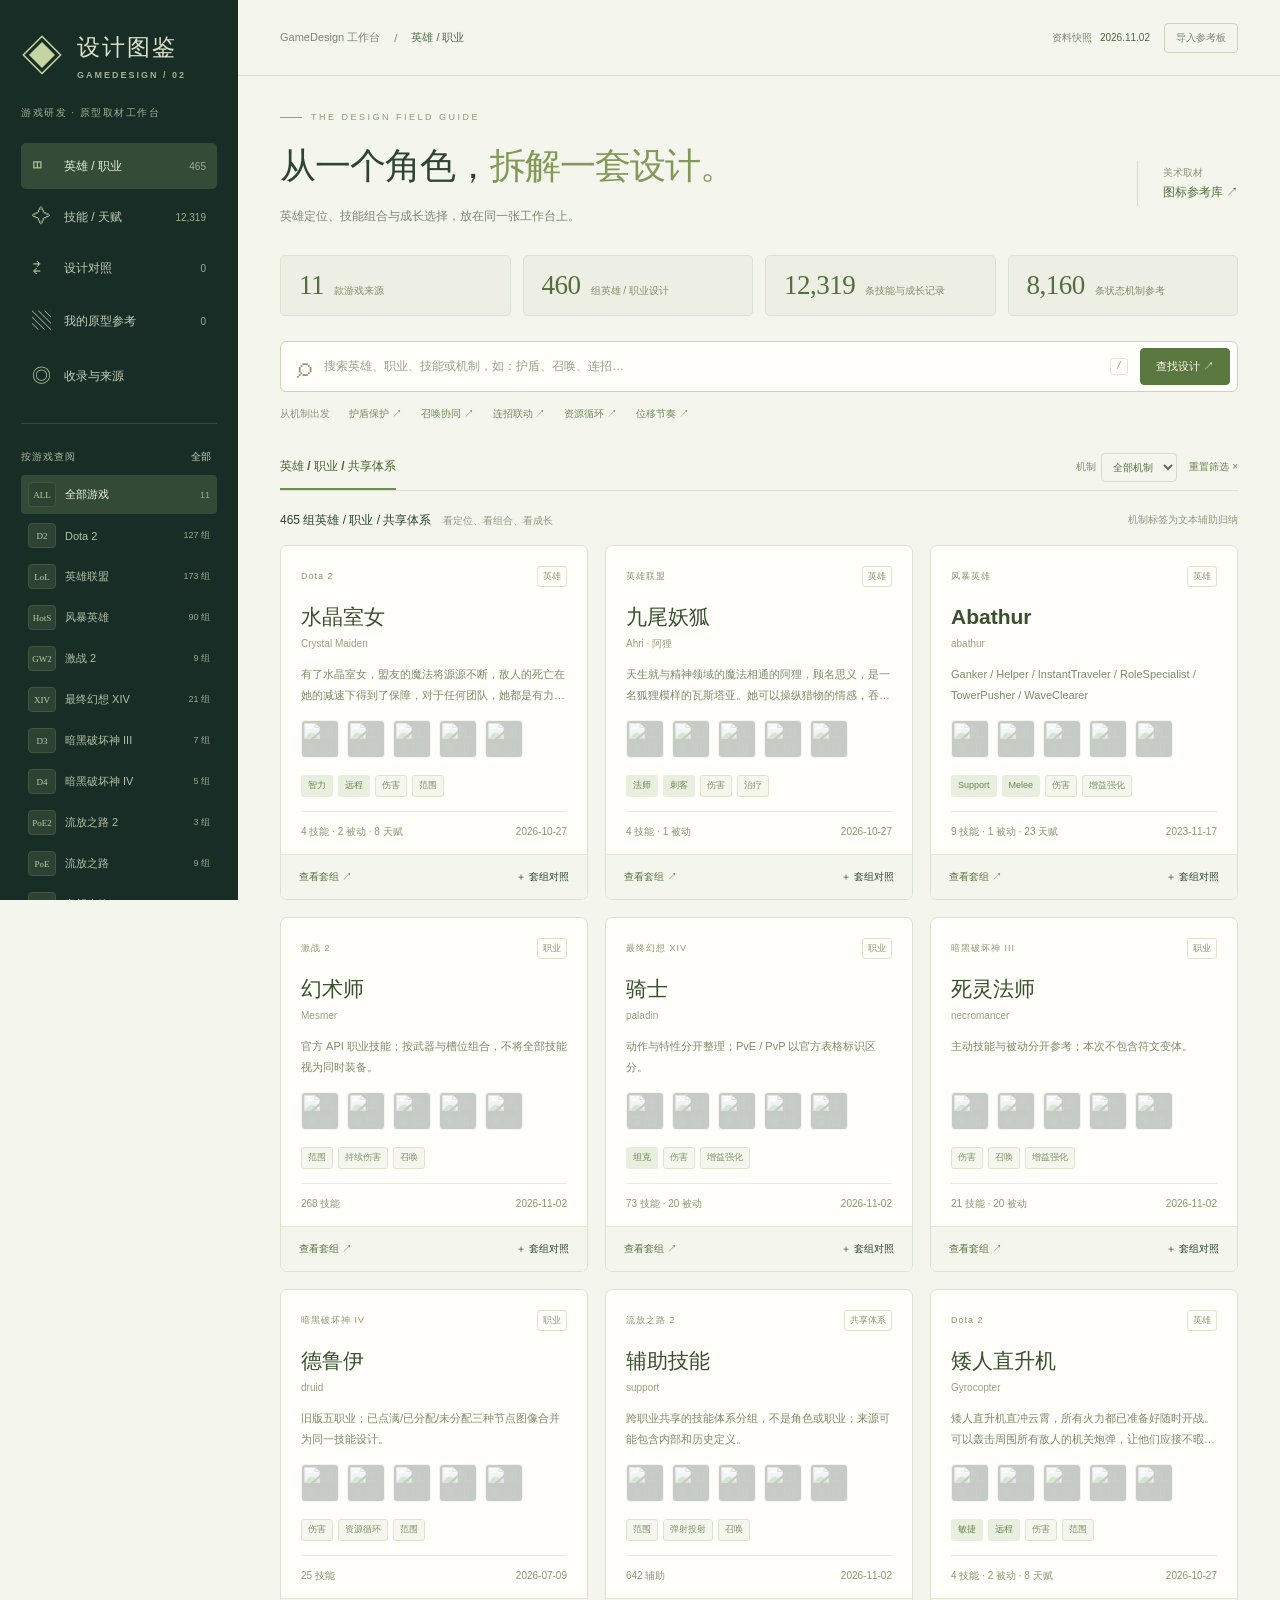
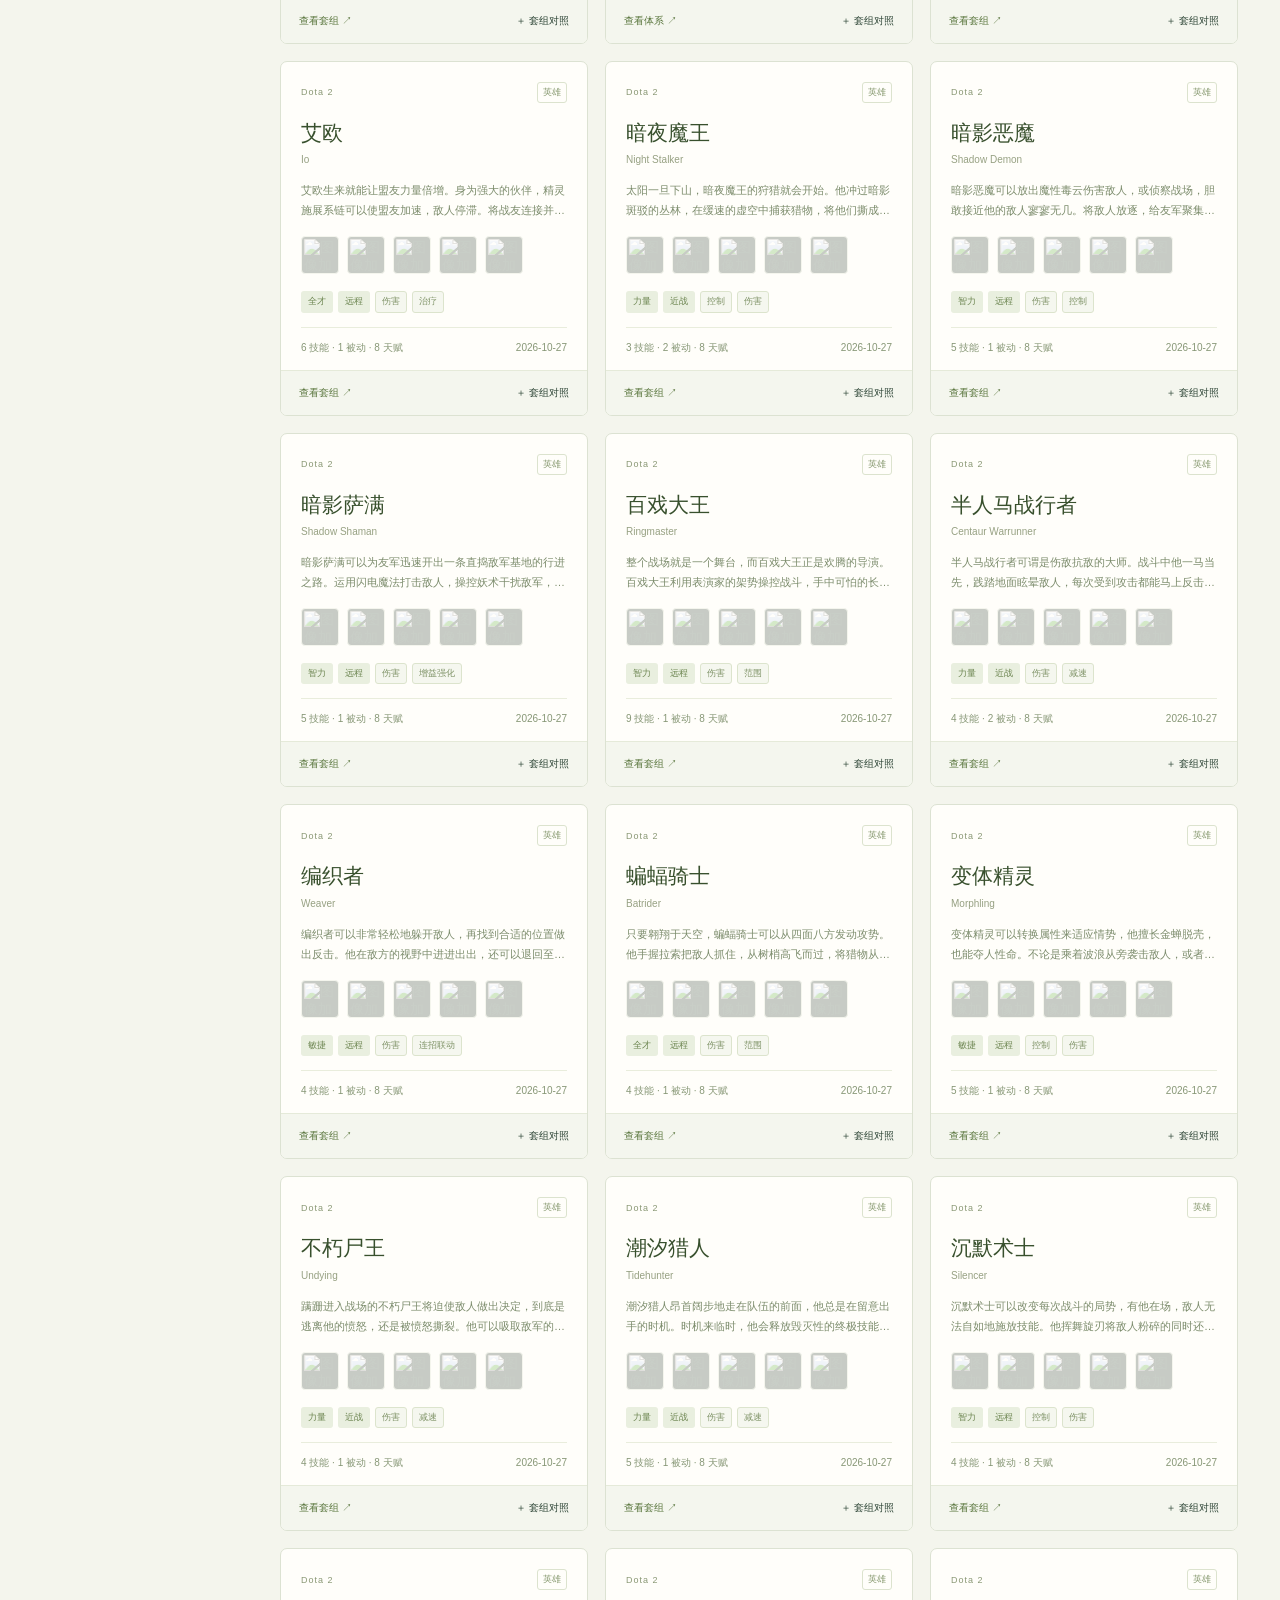
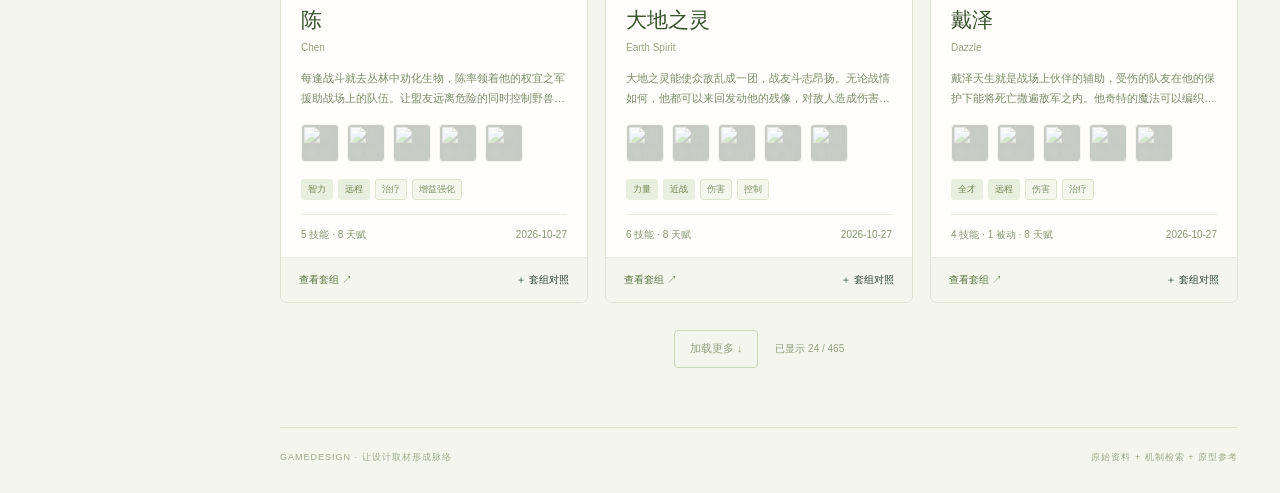
==== game-design/index.html @ 6309aad3 "Add GameDesign hero and skill reference module" ====
<!doctype html>
<html lang="zh-CN">
<head>
 <meta charset="utf-8"><meta name="viewport" content="width=device-width,initial-scale=1">
 <meta name="theme-color" content="#192d27"><meta name="description" content="跨游戏查阅英雄、职业、技能和天赋；拆解机制、对照套组，整理可追溯的原型设计参考。">
 <title>设计图鉴 · GameDesign</title><link rel="stylesheet" href="style.css">
</head>
<body>
 <aside class="sidebar">
  <a class="brand" href="./"><span class="brandmark">◈</span><span>设计图鉴<small>GAMEDESIGN / 02</small></span></a>
  <div class="workspace-label">游戏研发 · 原型取材工作台</div>
  <nav class="mainnav" aria-label="模块导航">
   <button class="nav active" data-view="heroes"><span>◫</span>英雄 / 职业<i id="entityBadge">…</i></button>
   <button class="nav" data-view="skills"><span>✧</span>技能 / 天赋<i id="skillBadge">…</i></button>
   <button class="nav" data-view="compare"><span>⇄</span>设计对照<i id="compareBadge">0</i></button>
   <button class="nav" data-view="board"><span>▧</span>我的原型参考<i id="boardBadge">0</i></button>
   <button class="nav" data-view="coverage"><span>◎</span>收录与来源</button>
  </nav>
  <div class="sidebar-label">按游戏查阅 <button id="clearGame" class="side-reset">全部</button></div>
  <div id="games" class="game-list"></div>
  <div class="sidebar-bottom"><a href="../">↗ 切换到图标参考库</a><small><span class="status-dot"></span> 来源可追溯 · 个人草稿仅在本机</small></div>
 </aside>
 <div class="app">
  <header class="topbar"><div><a href="../">GameDesign 工作台</a><span>/</span><b id="viewTitle">英雄 / 职业</b></div><div><span class="snapshot-label">资料快照 <b id="snapshot">2026.11.02</b></span><button class="btn small" id="importButton">导入参考板</button><input type="file" id="importFile" accept=".json,application/json" hidden></div></header>
  <main>
   <section class="intro"><div class="eyebrow"><span></span> THE DESIGN FIELD GUIDE</div><div class="intro-row"><div><h1 id="headline">从一个角色，<span>拆解一套设计。</span></h1><p id="subtitle">英雄定位、技能组合与成长选择，放在同一张工作台上。</p></div><a class="intro-link" href="../">美术取材<br><strong>图标参考库 ↗</strong></a></div></section>
   <div id="loadStatus" class="load-status" role="status">正在读取设计资料…</div>
   <div id="appContent" hidden>
    <section id="browseToolbar">
     <div class="overview-stats" id="stats"></div>
     <form class="searchbox" id="searchForm" role="search"><span>⌕</span><input id="query" autocomplete="off" aria-label="搜索设计参考" placeholder="搜索英雄、职业、技能或机制，如：护盾、召唤、连招…"><button class="icon-btn" id="clearQuery" type="button" aria-label="清除搜索" hidden>×</button><kbd>/</kbd><button class="btn primary" type="submit">查找设计 ↗</button></form>
     <div class="suggestions"><span>从机制出发</span><button data-mechanic="护盾">护盾保护 ↗</button><button data-mechanic="召唤">召唤协同 ↗</button><button data-mechanic="连招联动">连招联动 ↗</button><button data-mechanic="资源循环">资源循环 ↗</button><button data-mechanic="位移">位移节奏 ↗</button></div>
     <div class="filterbar"><div id="categoryTabs" class="tabs"></div><div class="selects"><label>机制<select id="mechanic" aria-label="机制筛选"></select></label><label>模式<select id="mode" aria-label="模式筛选"><option value="all">全部模式</option><option value="pve">PvE</option><option value="pvp">PvP</option><option value="standard">常规模式</option><option value="stadium">Stadium</option></select></label><button class="textbtn" id="resetFilters">重置筛选 ×</button></div></div>
     <div class="source-scope" id="scopeNotice" hidden></div>
     <div class="resultbar"><div><b id="resultCount"></b><span id="resultHint"></span></div><span class="muted" id="inferenceHint">机制标签为文本辅助归纳</span></div>
    </section>
    <section id="heroesView"><div class="entity-grid" id="entityGrid"></div><div id="heroEmpty" class="empty" hidden><span>◫</span><h2>这个范围内还没有角色设计</h2><p id="heroEmptyText"></p><button class="btn" data-clear>清除筛选</button><button class="btn primary" data-view="coverage">查看收录范围 ↗</button></div></section>
    <section id="skillsView" hidden><div class="skills-grid" id="skillsGrid"></div><div id="skillEmpty" class="empty" hidden><span>⌕</span><h2>试试另一个关键词或机制</h2><p id="skillEmptyText">可清除筛选，或查看该游戏的收录说明。</p><button class="btn" data-clear>清除筛选</button><button class="btn primary" data-view="coverage">查看收录范围 ↗</button></div></section>
    <div class="loadmore" id="loadMoreWrap"><button class="btn" id="loadMore">加载更多 ↓</button><span id="loadedCount"></span></div>
    <section id="compareView" hidden><div class="section-heading"><div><h2>把设计放在一起看</h2><p>角色套组最多 3 组，技能最多 4 个。不同游戏数值沿用各自单位。</p></div><button class="btn" id="clearCompare">清空对照</button></div><div class="tabs compare-tabs"><button data-compare-kind="entities" class="active">英雄 / 职业套组</button><button data-compare-kind="records">技能 / 天赋条目</button></div><div id="compareContent"></div></section>
    <section id="boardView" hidden><div class="section-heading"><div><h2>把取材变成一个原型</h2><p>记录想验证的设计，再将参考与来源一起交给团队。草稿仅保存在当前浏览器。</p></div><div class="button-row"><button class="btn" id="exportJson">备份 JSON ↓</button><button class="btn primary" id="exportMd">导出参考单 ↓</button></div></div><div class="prototype-form"><label class="full">原型名称<input data-prototype="title" id="prototypeTitle" maxlength="120" placeholder="例如：以护盾为资源的近战守护者"></label><label>角色幻想与定位<textarea data-prototype="fantasy" maxlength="4000" placeholder="为谁提供什么体验？在队伍里承担什么职责？"></textarea></label><label>核心资源<textarea data-prototype="resource" maxlength="4000" placeholder="如何获取、消耗和转化？高低资源时有什么区别？"></textarea></label><label>核心循环<textarea data-prototype="loop" maxlength="4000" placeholder="用 A 创造条件 → B 转化收益 → C 应对风险"></textarea></label><label>取舍与反制<textarea data-prototype="decisions" maxlength="4000" placeholder="玩家做什么选择？对手如何识别、躲避或打断？"></textarea></label></div><div class="resultbar"><b id="boardCount">参考条目</b><span id="saveStatus" role="status">本机保存</span></div><div id="boardGrid" class="skills-grid"></div><div id="boardEmpty" class="empty" hidden><span>▧</span><h2>收藏第一条有启发的设计</h2><p>在技能卡片中点击“收藏”，并在详情里写下你的参考意图。</p><button class="btn primary" data-view="skills">去找技能参考 ↗</button></div></section>
    <section id="coverageView" hidden><div class="section-heading"><div><h2>看清资料的深度与边界</h2><p>套组、机制原文、图标目录分别统计。收录来源范围不代表游戏当前全量。</p></div><a class="btn" href="data.json" download="game-design-data.json">下载公开数据 ↓</a></div><div class="coverage-summary" id="coverageSummary"></div><div id="coverageGrid" class="coverage-grid"></div><div class="source-note"><h3>怎么使用这些资料？</h3><ul id="limitations"></ul><p>冷却、资源、射程与升级数据以来源字段为准。未采集字段显示“未采集”，不会填入估算值。原文和游戏素材的权利属于各自权利人。</p><p>Game-icons.net 继续保留在图标参考库中，未计作一款游戏或一套职业设计。</p></div></section>
   </div>
   <footer><span>GAMEDESIGN · 让设计取材形成脉络</span><span>原始资料 + 机制检索 + 原型参考</span></footer>
  </main>
 </div>
 <dialog id="detail" aria-labelledby="detailTitle"><button class="dialog-close" data-close="detail" aria-label="关闭详情">×</button><div id="detailContent"></div></dialog>
 <dialog id="kit" aria-labelledby="kitTitle"><button class="dialog-close" data-close="kit" aria-label="关闭角色套组">×</button><div id="kitContent"></div></dialog>
 <div id="toast" class="toast" role="status" hidden></div>
 <script type="module" src="app.js"></script>
</body>
</html>
---- game-design/style.css ----
:root{color-scheme:light;--paper:#f4f5ed;--ink:#2c4435;--muted:#7c8872;--line:#dce2d2;--green:#66894a;--dark:#192d27;--accent:#bd7b44;--white:#fffefa;font-family:-apple-system,BlinkMacSystemFont,"PingFang SC","Microsoft YaHei",sans-serif;font-synthesis:none}
*{box-sizing:border-box}body{margin:0;background:var(--paper);color:var(--ink);font-size:14px}button,input,textarea,select{font:inherit}button,a,input,textarea,select{-webkit-tap-highlight-color:transparent}button,a{touch-action:manipulation}button{cursor:pointer}button:disabled{cursor:default;opacity:.4}a{color:inherit}button{color:inherit}button:focus-visible,a:focus-visible,input:focus-visible,textarea:focus-visible,select:focus-visible,summary:focus-visible{outline:3px solid #a3bc6b;outline-offset:3px}[hidden]{display:none!important}button{background:none;border:0}a{text-decoration:none}a:hover{text-decoration:underline}p{line-height:1.8}h1,h2,h3,p{margin-top:0}.muted{color:var(--muted);font-size:11px}.sidebar{width:238px;background:var(--dark);position:fixed;inset:0 auto 0 0;padding:32px 21px 19px;color:#dce4cd;display:flex;flex-direction:column;z-index:2;overflow-y:auto}.brand{display:flex;gap:12px;align-items:center;font-size:23px;font-weight:600;letter-spacing:2px}.brand:hover{text-decoration:none}.brandmark{color:#c6d4a2;font-size:42px;line-height:1}.brand small{display:block;font-size:9px;color:#a3b08b;letter-spacing:2px;margin-top:7px}.workspace-label{font-size:10px;letter-spacing:1.5px;color:#a0ad92;margin:26px 0 23px}.mainnav{display:grid;gap:5px}.nav{display:flex;align-items:center;gap:12px;text-align:left;width:100%;padding:12px 11px;border-radius:5px;font-size:12px;color:#c1cdb5}.nav>span{font-size:19px;width:20px;color:#b7c59f}.nav i{font-size:10px;font-style:normal;margin-left:auto;color:#9eae8b;font-variant-numeric:tabular-nums}.nav.active{background:#344b37;color:#eaf0d8}.nav:hover{background:#2c4232}.sidebar-label{display:flex;align-items:center;justify-content:space-between;border-top:1px solid #364937;padding-top:25px;margin:22px 0 10px;font-size:10px;color:#a9b698;letter-spacing:1px}.side-reset{font-size:10px;color:#c6d3b2}.game-list{display:grid;gap:2px}.game{display:flex;align-items:center;width:100%;gap:9px;font-size:11px;color:#b1c0a5;text-align:left;padding:7px;border-radius:4px}.game em{font-style:normal;font-family:Georgia,serif;font-size:9px;display:grid;place-items:center;background:#2d4232;color:#bdcda5;min-width:28px;height:25px;border:1px solid #41563e;border-radius:4px}.game small{margin-left:auto;font-size:9px;color:#9da98c}.game.active{background:#334a36;color:#eff4e1}.game:hover{background:#2b4031}.sidebar-bottom{margin-top:auto;padding-top:25px;font-size:11px}.sidebar-bottom a{color:#d3dfb7}.sidebar-bottom small{display:block;font-size:9px;color:#9ba98c;margin-top:17px}.status-dot{display:inline-block;width:5px;height:5px;background:#a4bc70;border-radius:50%;margin-right:5px}.app{margin-left:238px}.topbar{height:76px;border-bottom:1px solid var(--line);display:flex;align-items:center;justify-content:space-between;padding:0 42px;font-size:11px;color:var(--muted);gap:15px}.topbar>div{display:flex;align-items:center;gap:14px}.topbar b{font-weight:500;color:#52694a}.snapshot-label{font-size:10px}.snapshot-label b{margin-left:5px}main{padding:36px 42px 0;max-width:1600px;margin:auto}.intro{margin-bottom:27px}.eyebrow{display:flex;align-items:center;gap:9px;color:#8b9b75;font-size:9px;letter-spacing:2.5px;margin-bottom:17px}.eyebrow>span{width:22px;height:1px;background:#8fa36e}.intro-row{display:flex;justify-content:space-between;align-items:center;gap:20px}h1{font-size:36px;font-weight:550;letter-spacing:-1px;margin-bottom:13px;line-height:1.5}h1 span{color:#829958}.intro p{color:var(--muted);font-size:12px;line-height:1.8;margin:0}.intro-link{border-left:1px solid #d6ddc7;padding:3px 0 3px 25px;color:#8a9678;font-size:10px;line-height:1.8;white-space:nowrap}.intro-link strong{font-size:12px;font-weight:500;color:#526d3b}.overview-stats{display:grid;grid-template-columns:repeat(4,1fr);gap:12px;margin-bottom:25px}.stat{border:1px solid var(--line);background:#eeefe4;padding:14px 18px;border-radius:5px;display:flex;gap:10px;align-items:baseline}.stat strong{font-family:Georgia,serif;font-weight:400;font-size:27px;letter-spacing:-.5px;color:#546e3e}.stat span{font-size:10px;color:#81906f}.searchbox{border:1px solid #cbd5ba;display:flex;align-items:center;padding:6px 7px;background:var(--white);border-radius:6px;gap:12px}.searchbox>span{font-size:29px;color:#8b9c73;margin-left:9px}.searchbox input{background:none;border:0;min-width:0;flex:1;outline:none;font-size:12px;padding:10px 0;color:var(--ink)}.searchbox input::placeholder{color:#99a38c}.searchbox kbd{font-size:10px;border:1px solid #e2e6d9;border-radius:3px;color:#9ca48e;padding:2px 5px}.btn{border:1px solid #cbd7bb;border-radius:4px;padding:10px 15px;font-size:11px;display:inline-flex;align-items:center;justify-content:center;gap:6px;line-height:1.4;background:transparent;white-space:nowrap}.btn:hover{background:#e4ead9;text-decoration:none}.btn.primary{background:#5a773f;color:#fffce9;border-color:#5a773f}.btn.primary:hover{background:#48632e}.btn.small{padding:7px 11px;font-size:10px}.icon-btn{font-size:20px;color:#8c997c}.textbtn{font-size:10px;color:#6c824f;padding:6px 0}.textbtn:hover{text-decoration:underline}.suggestions{display:flex;flex-wrap:wrap;gap:19px;font-size:10px;padding:15px 0 24px;color:#8a957c}.suggestions button{font-size:10px;color:#758c58;padding:0}.suggestions button:hover{color:#3d5f28}.filterbar{border-bottom:1px solid var(--line);display:flex;align-items:center;justify-content:space-between;gap:15px}.tabs{display:flex;gap:20px;align-items:center;flex-wrap:wrap}.tabs>button{padding:13px 0;font-size:12px;border-bottom:2px solid transparent;color:#8b967d}.tabs>button.active{color:#49642f;border-color:#718e47;font-weight:600}.tabs>button:hover{color:#49642f}.selects{display:flex;gap:12px;align-items:center}.selects label{font-size:10px;color:#819070;display:flex;align-items:center;gap:5px}.selects select{border:1px solid #d6dec9;border-radius:4px;background:var(--paper);color:#597044;font-size:10px;padding:7px;max-width:135px}.source-scope{border-left:3px solid #b9c49b;padding:10px 13px;background:#e9edde;color:#6f7f59;font-size:11px;line-height:1.8;margin-top:17px}.resultbar{display:flex;align-items:center;justify-content:space-between;gap:15px;padding:21px 0 16px;font-size:11px}.resultbar>div{display:flex;gap:12px;align-items:baseline}.resultbar b{font-size:12px;font-weight:500}.resultbar span{color:#8f9b80;font-size:10px}.entity-grid{display:grid;grid-template-columns:repeat(3,minmax(0,1fr));gap:17px}.entity-card{background:var(--white);border:1px solid var(--line);border-radius:7px;overflow:hidden;display:flex;flex-direction:column}.entity-card:hover{border-color:#a8ba8b;box-shadow:0 5px 17px #3e572508}.entity-body{padding:20px 20px 14px;flex:1}.card-eyebrow{display:flex;justify-content:space-between;align-items:center;color:#8a9875;font-size:9px;letter-spacing:1px;margin-bottom:15px}.type-badge{font-size:9px;border:1px solid #dce3ce;border-radius:3px;padding:3px 5px;letter-spacing:0;color:#87996f}.entity-title{display:block;text-align:left;padding:0;font-size:21px;font-weight:550;color:#38502d;line-height:1.4;margin-bottom:5px}.entity-title:hover{text-decoration:underline}.entity-en{font-size:10px;color:#97a183;line-height:1.5;min-height:15px;margin-bottom:13px}.entity-summary{font-size:11px;color:#7c8c6c;line-height:1.85;display:-webkit-box;-webkit-line-clamp:2;-webkit-box-orient:vertical;overflow:hidden;height:41px;margin-bottom:13px}.skill-strip{display:flex;gap:8px;min-height:42px;align-items:center;margin-bottom:15px}.skill-strip img{width:38px;height:38px;object-fit:contain;border:1px solid #d7deca;border-radius:4px;background:#26392b;padding:2px}.skill-strip>span{color:#a0ab8e;font-size:10px}.badges{display:flex;gap:5px;flex-wrap:wrap}.badge{font-size:9px;border:1px solid #dce4cd;color:#7f9367;background:#f5f7ef;border-radius:3px;padding:3px 6px;line-height:1.5}.badge.role{background:#e9efdf;color:#6b844f;border-color:transparent}.badge.warning{background:#f3eadb;color:#9c794e;border-color:#e7d8bf}.entity-meta{border-top:1px solid #e9eddc;display:flex;justify-content:space-between;margin-top:14px;padding-top:12px;font-size:10px;color:#879776;gap:7px;line-height:1.6}.entity-actions{background:#f4f6ee;border-top:1px solid #e5ead9;display:flex;align-items:center;justify-content:space-between;padding:12px 18px;gap:12px;font-size:10px}.entity-actions button{padding:3px 0}.entity-actions button:first-child{font-weight:550;color:#5b773f}.skills-grid{display:grid;grid-template-columns:repeat(2,minmax(0,1fr));gap:14px}.skill-card{background:var(--white);border:1px solid var(--line);border-radius:6px;padding:18px;display:flex;flex-direction:column}.skill-card:hover{border-color:#b0bf96}.skill-head{display:flex;gap:12px;align-items:flex-start}.skill-icon{width:48px;height:48px;object-fit:contain;background:#22372b;border-radius:5px;border:1px solid #d6deca;padding:3px;flex-shrink:0}.skill-icon.missing{display:grid;place-items:center;background:#e8eddf;color:#8e9e7d;font-family:Georgia,serif;font-size:25px}.skill-title{font-size:15px;font-weight:550;line-height:1.5;text-align:left;padding:0;display:block}.skill-title:hover{text-decoration:underline}.skill-sub{font-size:10px;color:#8e9b7e;margin-top:5px;line-height:1.7}.slot{font-family:monospace;background:#e4ecd8;color:#6b834f;padding:1px 5px;border-radius:3px;font-size:10px;margin-right:6px}.skill-description{font-size:11px;line-height:1.9;color:#7b8b6b;margin:13px 0;display:-webkit-box;-webkit-line-clamp:3;-webkit-box-orient:vertical;overflow:hidden;min-height:62px;white-space:pre-line;overflow-wrap:anywhere}.skill-card .badges{margin-bottom:13px}.skill-card-footer{display:flex;justify-content:space-between;gap:8px;padding-top:12px;margin-top:auto;border-top:1px solid #e9eddf;align-items:center;font-size:10px;color:#92a07f}.card-buttons{display:flex;align-items:center;gap:11px}.save-button{color:#718952;font-size:10px;padding:2px}.save-button.saved{color:#486332;font-weight:600}.compare-button{font-size:10px;color:#929b80;padding:2px}.compare-button.selected{color:#9d754a}.loadmore{display:flex;align-items:center;justify-content:center;padding:27px 0;gap:17px;color:#93a080;font-size:10px}.empty{padding:55px 20px;text-align:center;border:1px dashed #ccd7b7;border-radius:7px;background:#eff2e7}.empty>span{font-size:37px;color:#b3bf98;display:block;margin-bottom:12px}.empty h2{font-size:18px;font-weight:500}.empty p{font-size:12px;color:#83916f;max-width:560px;margin:0 auto 23px}.empty .btn{margin:4px}.section-heading{display:flex;justify-content:space-between;align-items:center;gap:20px;margin:0 0 25px}.section-heading h2{font-size:21px;font-weight:500;margin-bottom:10px}.section-heading p{font-size:11px;color:var(--muted);margin-bottom:0}.button-row{display:flex;gap:9px;align-items:center}.prototype-form{display:grid;grid-template-columns:1fr 1fr;gap:17px;background:#eef1e5;border:1px solid #dce3ce;padding:24px;border-radius:6px}.prototype-form label,.detail-note-label{display:grid;gap:9px;font-size:11px;color:#70845c}.prototype-form .full{grid-column:1/-1}.prototype-form input,.prototype-form textarea,.detail-note-label textarea{width:100%;border:1px solid #d1dcbf;border-radius:4px;background:var(--white);padding:12px;font-size:12px;color:#506b3b;line-height:1.8}.prototype-form textarea{min-height:105px;resize:vertical}.prototype-form ::placeholder,.detail-note-label textarea::placeholder{color:#a0ab90;font-size:11px}.board-note{font-size:10px;background:#eef2e5;color:#7b8f66;padding:9px;border-radius:3px;margin:0 0 12px;white-space:pre-wrap;overflow-wrap:anywhere}.compare-tabs{margin-bottom:23px;border-bottom:1px solid var(--line)}.table-scroll{overflow-x:auto;border:1px solid #d9e1cb;border-radius:6px}.compare-table{width:100%;border-collapse:collapse;font-size:11px;background:var(--white);table-layout:fixed;min-width:600px}.compare-table th,.compare-table td{text-align:left;padding:17px;border-bottom:1px solid #e5ebda;border-right:1px solid #e5ebda;vertical-align:top;line-height:1.9;overflow-wrap:anywhere}.compare-table tbody th{font-weight:500;color:#84966e;width:112px;background:#eef2e5}.compare-table thead th{background:#e7edda;font-weight:500}.compare-table thead th:first-child{width:112px}.compare-table h3{font-size:15px;line-height:1.6;margin:5px 0}.compare-table .remove{float:right;color:#98a388;padding:2px 5px}.compare-table .compare-description{white-space:pre-line;max-height:360px;overflow:auto;color:#7b8b6a}.compare-table ul{padding-left:16px;margin:0}.compare-table .snapshot{font-size:10px;color:#84936f}.compare-table .badges{margin:8px 0}.compare-table .skill-link{display:block;font-size:11px;text-align:left;margin:7px 0;padding:0}.compare-table .skill-link:hover{text-decoration:underline}.coverage-summary{background:#e8eddc;border:1px solid #d4dfc2;border-radius:5px;color:#6f8555;padding:15px 19px;font-size:12px;line-height:1.9;margin-bottom:20px}.coverage-grid{display:grid;grid-template-columns:repeat(2,minmax(0,1fr));gap:17px}.coverage-card{padding:23px;background:var(--white);border:1px solid var(--line);border-radius:6px}.coverage-card h3{display:flex;justify-content:space-between;align-items:center;gap:8px;font-size:18px;margin-bottom:12px}.coverage-card h3 small{font-size:10px;font-weight:400;color:#9b8965}.coverage-card .coverage-scope{font-size:12px;color:#7f906e}.coverage-card dl{margin:14px 0;font-size:11px}.coverage-card dl>div{display:flex;justify-content:space-between;padding:9px 0;border-bottom:1px solid #e8eddd}.coverage-card dt{color:#8e9c7c}.coverage-card dd{margin:0}.coverage-card p{font-size:11px;color:#8c967d;line-height:1.9}.coverage-card .button-row{flex-wrap:wrap}.source-note{padding:22px;background:#ecefe2;border:1px solid #dae2cb;border-radius:6px;margin-top:25px;font-size:11px;color:#84946f;line-height:1.9}.source-note h3{font-size:14px;color:#6f8555}.source-note ul{padding-left:19px}.source-note li{margin-bottom:6px}dialog{border:1px solid #b8c59f;border-radius:9px;background:var(--paper);color:var(--ink);padding:0;box-shadow:0 20px 80px #10200a33;width:min(860px,calc(100vw - 40px));max-height:90vh;overflow:auto}dialog::backdrop{background:#17291d99;backdrop-filter:blur(3px)}#kit{width:min(1080px,calc(100vw - 40px))}.dialog-close{position:sticky;top:10px;margin:10px 10px -40px auto;display:grid;place-items:center;z-index:3;width:31px;height:31px;border:1px solid #ced9bd;background:var(--paper);border-radius:50%;font-size:23px;color:#7c9166;float:right}.detail-header,.kit-header{padding:34px 35px 25px;border-bottom:1px solid var(--line);background:#eaf0e0}.detail-header h2,.kit-header h2{font-size:30px;line-height:1.5;margin-bottom:5px;font-weight:550;padding-right:25px}.detail-header-top{display:flex;gap:16px;align-items:center}.detail-header .skill-icon{width:64px;height:64px}.detail-header .card-eyebrow{margin-bottom:7px}.detail-en{font-size:11px;color:#8b9879;line-height:1.7}.detail-body{padding:26px 35px 34px}.detail-text{font-size:13px;color:#627c4d;line-height:2;white-space:pre-wrap;overflow-wrap:anywhere}.detail-section-label{font-size:10px;color:#93a17e;letter-spacing:1px;margin-bottom:13px;display:block}.metrics{display:grid;grid-template-columns:repeat(3,minmax(0,1fr));gap:10px;margin:20px 0}.metric{background:#e9eedf;border:1px solid #dce4ce;border-radius:4px;padding:11px;font-size:11px;line-height:1.7;overflow-wrap:anywhere}.metric small{display:block;font-size:9px;color:#91a07e;margin-bottom:4px}.detail-actions{display:flex;flex-wrap:wrap;gap:10px;margin-top:20px}.detail-note-label{margin-top:23px}.detail-note-label textarea{min-height:80px;resize:vertical}.detail-block{border-top:1px solid #dce3cf;margin-top:22px;padding-top:18px}.detail-block h3{font-size:13px;font-weight:500;margin-bottom:13px}.detail-block p{font-size:11px;color:#7d9168;line-height:1.9;white-space:pre-wrap;overflow-wrap:anywhere}.evidence-list{font-size:10px;color:#879775;padding-left:17px;line-height:1.9}.evidence-list li{margin-bottom:8px}.relation-list{display:flex;gap:7px;flex-wrap:wrap}.relation-list button{font-size:10px;border:1px solid #cfdabf;border-radius:4px;padding:7px 9px}.relation-list button:hover{background:#e4ebd7}.source-footnote{font-size:10px;line-height:1.9;color:#91a17c;overflow-wrap:anywhere}.source-footnote a{text-decoration:underline}.source-footnote .source-id{font-family:monospace;font-size:9px}.kit-header .kit-summary{font-size:12px;color:#7e916c;line-height:1.9;max-width:85%;margin:14px 0}.kit-facts{display:flex;gap:20px;align-items:center;flex-wrap:wrap;font-size:11px;color:#7a8e66;margin-top:12px}.kit-body{padding:20px 30px 30px}.kit-toolbar{display:flex;align-items:center;justify-content:space-between;gap:15px;border-bottom:1px solid #dbe3cf;margin-bottom:20px;flex-wrap:wrap}.kit-toolbar select{border:1px solid #cbd7ba;background:var(--paper);color:#6d8553;font-size:11px;padding:7px;border-radius:4px}.tier-heading{font-size:12px;color:#7e9464;margin:20px 0 13px;border-left:3px solid #a0b477;padding-left:10px}.kit-tip{font-size:11px;line-height:1.9;color:#8c9c79;background:#e9efdd;padding:15px;margin-top:20px;border-radius:4px}.toast{position:fixed;bottom:26px;left:calc(50% + 100px);transform:translateX(-50%);padding:13px 23px;background:#28402e;color:#edf2df;border-radius:5px;box-shadow:0 5px 30px #17291b25;z-index:20;font-size:12px;max-width:80vw;line-height:1.7}.load-status{padding:40px 20px;border:1px solid #d5dfc5;border-radius:5px;color:#81966a;font-size:13px;line-height:2}.load-status.error{background:#f2e7d9;color:#9a7048}.image-failed{opacity:.25}.incomplete{color:#a37f51}footer{font-size:9px;letter-spacing:1px;color:#9eaa8c;display:flex;justify-content:space-between;border-top:1px solid #dce4ce;margin-top:32px;padding:23px 0 29px;gap:15px}.notice-small{font-size:10px;color:#94a37f;line-height:1.9;margin:15px 0}.quick-filters{display:flex;gap:7px;flex-wrap:wrap;margin:13px 0}.quick-filters button{font-size:10px;background:#edf2e4;color:#7a9061;border:1px solid #d5dfc5;padding:5px 8px;border-radius:3px}
@media(min-width:1550px){.entity-grid{grid-template-columns:repeat(4,minmax(0,1fr))}.skills-grid{grid-template-columns:repeat(3,minmax(0,1fr))}}
@media(max-width:1200px){.sidebar{width:210px;padding:27px 16px}.app{margin-left:210px}.topbar{padding:0 26px}main{padding:30px 26px 0}.entity-grid{grid-template-columns:repeat(2,minmax(0,1fr))}h1{font-size:31px}.stat{padding:12px}.stat strong{font-size:25px}.stat span{font-size:9px}.filterbar{align-items:flex-start;flex-direction:column;gap:0}.selects{padding:10px 0}.tabs{gap:18px}.intro-link{padding-left:17px}}
@media(max-width:760px){.sidebar{position:static;width:auto;padding:17px 18px;display:block}.brand{font-size:19px}.brandmark{font-size:32px}.brand small{font-size:8px}.workspace-label,.sidebar-label,.sidebar-bottom{display:none}.mainnav{display:flex;flex-wrap:wrap;gap:4px;margin-top:20px}.nav{width:auto;flex:1 0 30%;justify-content:center;padding:9px 7px;font-size:10px;gap:5px}.nav span{font-size:14px;width:auto}.nav i{font-size:8px;margin-left:0}.game-list{display:flex;overflow:auto;margin-top:13px;padding-bottom:3px;gap:5px}.game{white-space:nowrap;width:auto;font-size:10px;padding:5px}.game small{display:none}.game em{min-width:23px;height:23px;font-size:8px}.app{margin-left:0}.topbar{height:55px;padding:0 18px;font-size:9px}.topbar>div{gap:9px}.snapshot-label{display:none}main{padding:26px 18px 0}.eyebrow{font-size:8px;letter-spacing:1.8px;margin-bottom:12px}h1{font-size:28px;line-height:1.45;letter-spacing:-.8px}h1 span{display:block}.intro-link{font-size:8px;padding-left:13px}.intro-link strong{font-size:10px}.intro p{font-size:11px;max-width:250px;line-height:1.9}.overview-stats{gap:8px;grid-template-columns:repeat(2,1fr);margin-bottom:19px}.stat{padding:10px 12px;gap:8px}.stat strong{font-size:24px}.stat span{font-size:9px}.searchbox{gap:6px;padding:5px}.searchbox>span{font-size:24px;margin-left:5px}.searchbox input{font-size:11px}.searchbox kbd{display:none}.searchbox .btn{padding:11px 9px;font-size:10px}.suggestions{gap:12px;padding-bottom:17px;font-size:9px}.suggestions>span{display:none}.suggestions button{font-size:9px}.tabs{gap:18px}.tabs>button{font-size:11px;padding:12px 0}.selects{gap:11px;width:100%;justify-content:space-between}.selects select{max-width:110px;padding:6px}.selects label,.textbtn{font-size:9px}.resultbar{padding:16px 0 12px}.resultbar>div{gap:6px;flex-wrap:wrap}.resultbar b{font-size:11px}.resultbar span{font-size:9px}#inferenceHint{display:none}.entity-grid{grid-template-columns:repeat(2,minmax(0,1fr));gap:11px}.entity-body{padding:15px 12px 12px}.entity-title{font-size:18px}.card-eyebrow{font-size:8px;margin-bottom:13px}.type-badge{font-size:8px;padding:2px 4px}.entity-summary{font-size:10px;height:38px}.entity-en{font-size:9px;overflow-wrap:anywhere}.skill-strip{gap:5px;flex-wrap:wrap;min-height:30px;margin-bottom:12px}.skill-strip img{width:28px;height:28px;padding:1px}.skill-strip img:nth-child(n+5){display:none}.badge{font-size:8px;padding:2px 5px}.entity-meta{font-size:8px;flex-wrap:wrap;gap:3px}.entity-actions{padding:10px 11px;font-size:9px;gap:6px}.skills-grid{grid-template-columns:1fr;gap:12px}.skill-card{padding:15px}.skill-description{min-height:0;max-height:65px}.skill-title{font-size:14px}.skill-card-footer{font-size:9px}.section-heading{display:block;margin-bottom:20px}.section-heading h2{font-size:20px}.section-heading p{font-size:11px}.section-heading>.button-row,.section-heading>.btn{margin-top:17px}.prototype-form{grid-template-columns:1fr;padding:16px;gap:15px}.prototype-form .full{grid-column:auto}.prototype-form textarea{min-height:85px}.prototype-form input,.prototype-form textarea{font-size:12px;padding:10px}.coverage-grid{grid-template-columns:1fr}.coverage-card{padding:20px}.coverage-card h3{font-size:17px}.coverage-summary{padding:13px;font-size:11px}.source-note{padding:17px}.detail-header,.kit-header{padding:27px 21px 21px}.detail-header h2,.kit-header h2{font-size:24px}.detail-header .skill-icon{width:51px;height:51px}.detail-header-top{gap:12px}.detail-body{padding:23px 21px}.detail-text{font-size:12px}.metrics{grid-template-columns:repeat(2,minmax(0,1fr));gap:8px}.metric{font-size:10px;padding:10px}.detail-actions .btn{font-size:10px;padding:9px 11px}.detail-note-label textarea{font-size:12px}.kit-header .kit-summary{max-width:100%;font-size:11px}.kit-facts{font-size:10px;gap:12px}.kit-body{padding:15px 18px 23px}.kit-toolbar{gap:8px}.kit-toolbar .tabs{gap:15px}.kit-toolbar select{margin-bottom:10px;font-size:10px}dialog,#kit{width:calc(100vw - 22px);max-height:94vh}.toast{left:50%;font-size:11px;max-width:calc(100vw - 35px);width:max-content}footer{font-size:8px;display:grid;gap:8px}.compare-table th,.compare-table td{padding:12px}.compare-table thead th:first-child,.compare-table tbody th{width:80px}.empty{padding:35px 15px}.empty h2{font-size:17px}.empty p{font-size:11px}}
@media(prefers-reduced-motion:reduce){*{scroll-behavior:auto!important;transition:none!important}}
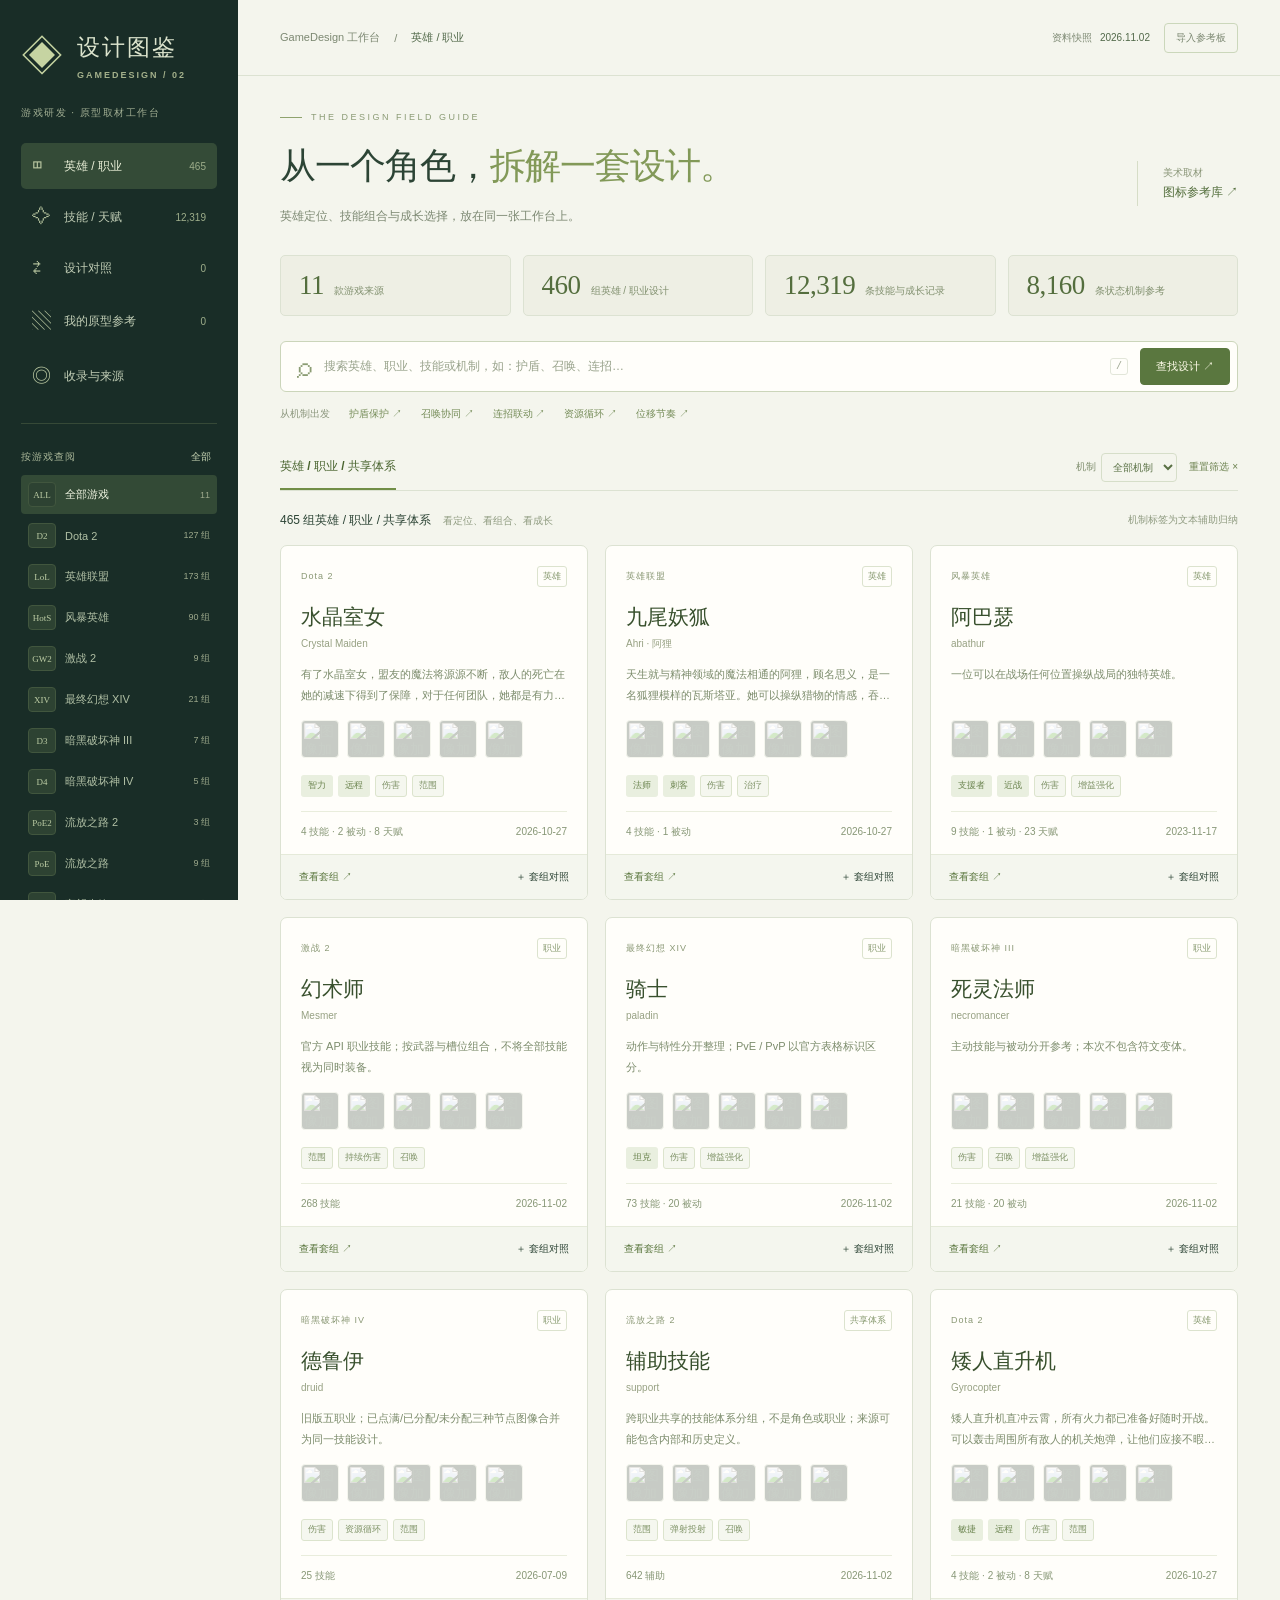
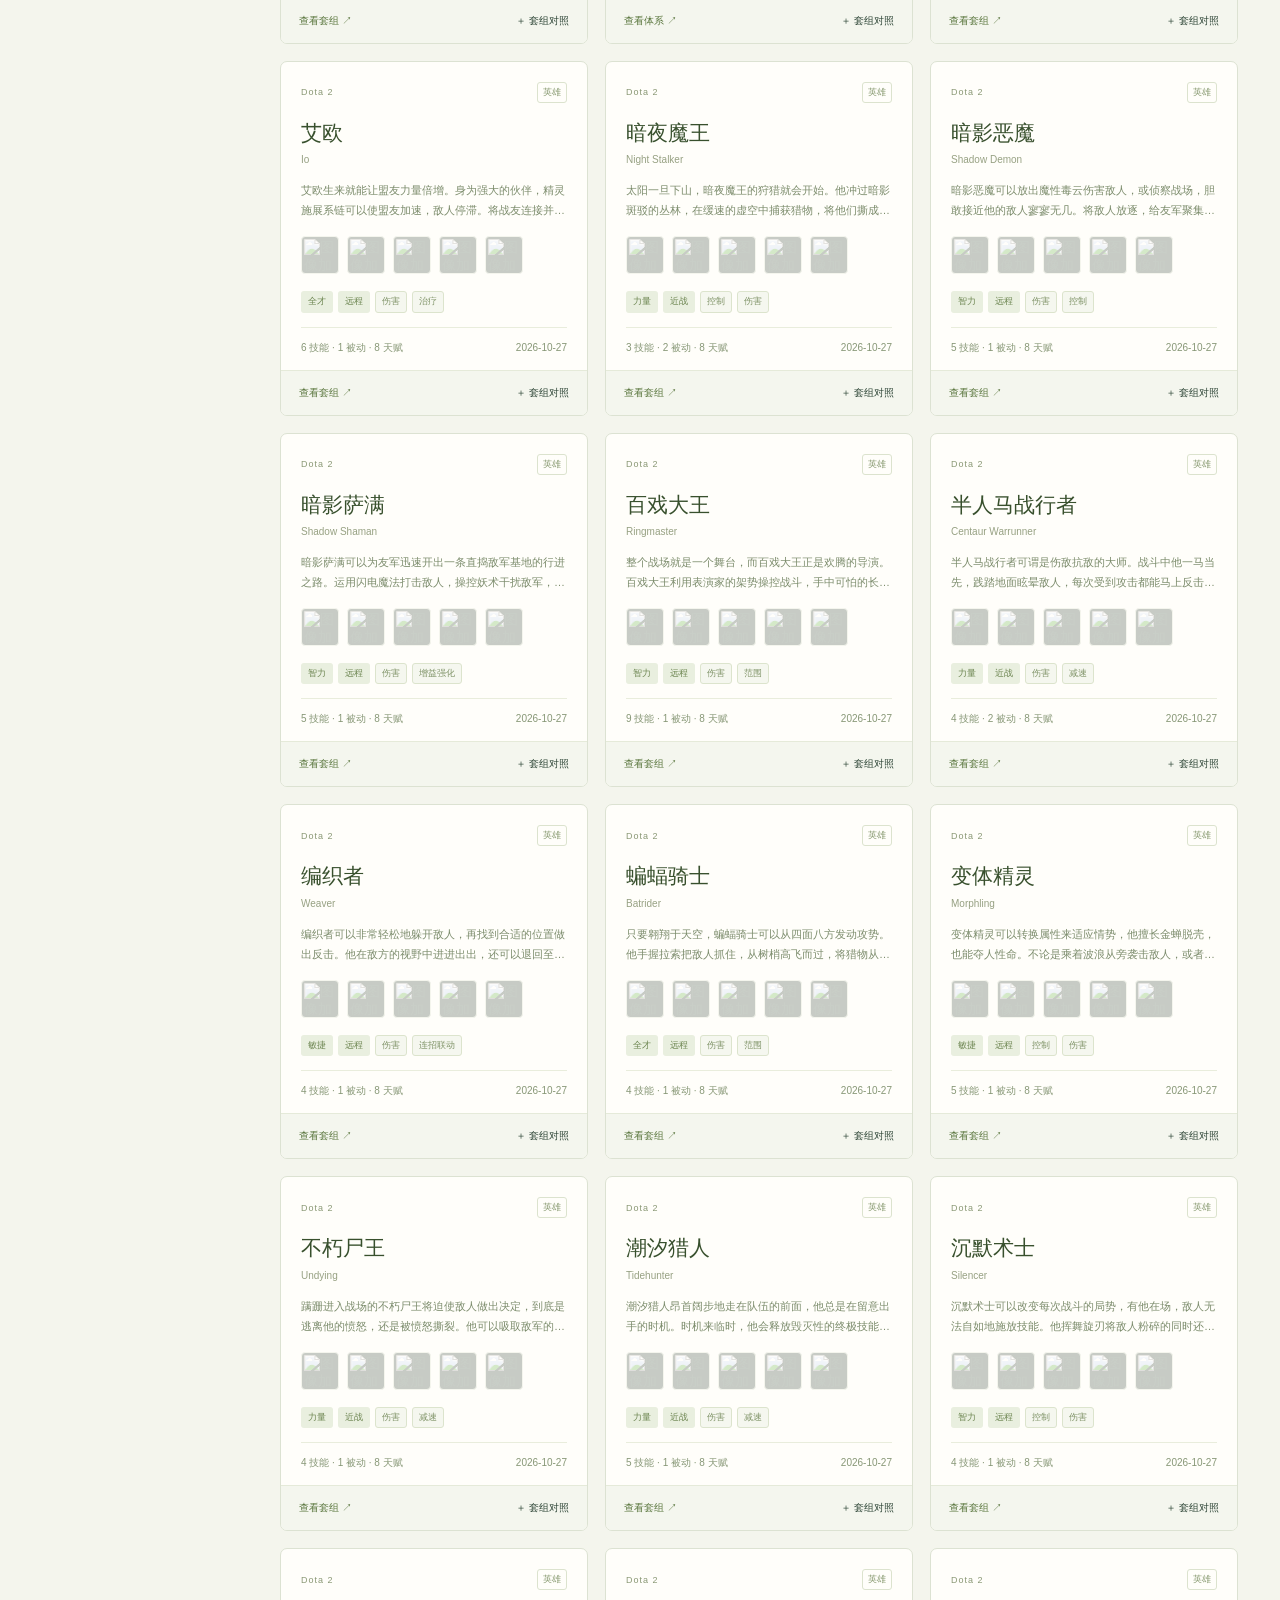
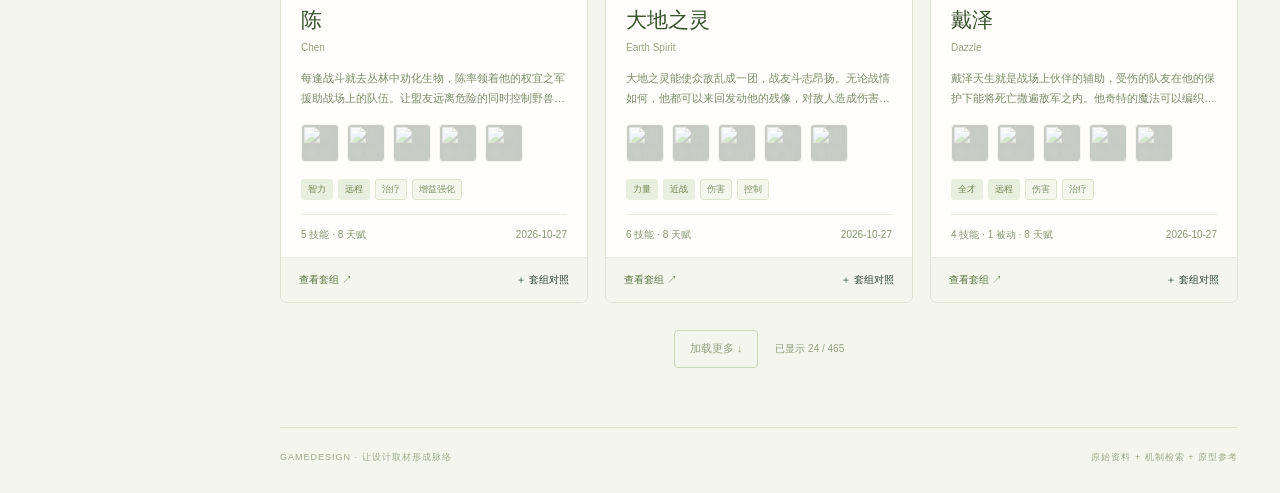
==== commit 55357c7f: "Localize design references with traceable Chinese sources" ====
--- a/game-design/index.html
+++ b/game-design/index.html
@@ -30,7 +30,7 @@
      <div class="overview-stats" id="stats"></div>
      <form class="searchbox" id="searchForm" role="search"><span>⌕</span><input id="query" autocomplete="off" aria-label="搜索设计参考" placeholder="搜索英雄、职业、技能或机制，如：护盾、召唤、连招…"><button class="icon-btn" id="clearQuery" type="button" aria-label="清除搜索" hidden>×</button><kbd>/</kbd><button class="btn primary" type="submit">查找设计 ↗</button></form>
      <div class="suggestions"><span>从机制出发</span><button data-mechanic="护盾">护盾保护 ↗</button><button data-mechanic="召唤">召唤协同 ↗</button><button data-mechanic="连招联动">连招联动 ↗</button><button data-mechanic="资源循环">资源循环 ↗</button><button data-mechanic="位移">位移节奏 ↗</button></div>
-     <div class="filterbar"><div id="categoryTabs" class="tabs"></div><div class="selects"><label>机制<select id="mechanic" aria-label="机制筛选"></select></label><label>模式<select id="mode" aria-label="模式筛选"><option value="all">全部模式</option><option value="pve">PvE</option><option value="pvp">PvP</option><option value="standard">常规模式</option><option value="stadium">Stadium</option></select></label><button class="textbtn" id="resetFilters">重置筛选 ×</button></div></div>
+     <div class="filterbar"><div id="categoryTabs" class="tabs"></div><div class="selects"><label>机制<select id="mechanic" aria-label="机制筛选"></select></label><label>模式<select id="mode" aria-label="模式筛选"><option value="all">全部模式</option><option value="pve">PvE</option><option value="pvp">PvP</option><option value="standard">常规模式</option><option value="stadium">角斗领域</option></select></label><label>中文<select id="language" aria-label="中文说明筛选"><option value="all">全部资料</option><option value="chinese">有中文说明</option><option value="pending">中文说明待补</option></select></label><button class="textbtn" id="resetFilters">重置筛选 ×</button></div></div>
      <div class="source-scope" id="scopeNotice" hidden></div>
      <div class="resultbar"><div><b id="resultCount"></b><span id="resultHint"></span></div><span class="muted" id="inferenceHint">机制标签为文本辅助归纳</span></div>
     </section>
@@ -39,7 +39,7 @@
     <div class="loadmore" id="loadMoreWrap"><button class="btn" id="loadMore">加载更多 ↓</button><span id="loadedCount"></span></div>
     <section id="compareView" hidden><div class="section-heading"><div><h2>把设计放在一起看</h2><p>角色套组最多 3 组，技能最多 4 个。不同游戏数值沿用各自单位。</p></div><button class="btn" id="clearCompare">清空对照</button></div><div class="tabs compare-tabs"><button data-compare-kind="entities" class="active">英雄 / 职业套组</button><button data-compare-kind="records">技能 / 天赋条目</button></div><div id="compareContent"></div></section>
     <section id="boardView" hidden><div class="section-heading"><div><h2>把取材变成一个原型</h2><p>记录想验证的设计，再将参考与来源一起交给团队。草稿仅保存在当前浏览器。</p></div><div class="button-row"><button class="btn" id="exportJson">备份 JSON ↓</button><button class="btn primary" id="exportMd">导出参考单 ↓</button></div></div><div class="prototype-form"><label class="full">原型名称<input data-prototype="title" id="prototypeTitle" maxlength="120" placeholder="例如：以护盾为资源的近战守护者"></label><label>角色幻想与定位<textarea data-prototype="fantasy" maxlength="4000" placeholder="为谁提供什么体验？在队伍里承担什么职责？"></textarea></label><label>核心资源<textarea data-prototype="resource" maxlength="4000" placeholder="如何获取、消耗和转化？高低资源时有什么区别？"></textarea></label><label>核心循环<textarea data-prototype="loop" maxlength="4000" placeholder="用 A 创造条件 → B 转化收益 → C 应对风险"></textarea></label><label>取舍与反制<textarea data-prototype="decisions" maxlength="4000" placeholder="玩家做什么选择？对手如何识别、躲避或打断？"></textarea></label></div><div class="resultbar"><b id="boardCount">参考条目</b><span id="saveStatus" role="status">本机保存</span></div><div id="boardGrid" class="skills-grid"></div><div id="boardEmpty" class="empty" hidden><span>▧</span><h2>收藏第一条有启发的设计</h2><p>在技能卡片中点击“收藏”，并在详情里写下你的参考意图。</p><button class="btn primary" data-view="skills">去找技能参考 ↗</button></div></section>
-    <section id="coverageView" hidden><div class="section-heading"><div><h2>看清资料的深度与边界</h2><p>套组、机制原文、图标目录分别统计。收录来源范围不代表游戏当前全量。</p></div><a class="btn" href="data.json" download="game-design-data.json">下载公开数据 ↓</a></div><div class="coverage-summary" id="coverageSummary"></div><div id="coverageGrid" class="coverage-grid"></div><div class="source-note"><h3>怎么使用这些资料？</h3><ul id="limitations"></ul><p>冷却、资源、射程与升级数据以来源字段为准。未采集字段显示“未采集”，不会填入估算值。原文和游戏素材的权利属于各自权利人。</p><p>Game-icons.net 继续保留在图标参考库中，未计作一款游戏或一套职业设计。</p></div></section>
+    <section id="coverageView" hidden><div class="section-heading"><div><h2>看清资料的深度与边界</h2><p>套组、机制原文、图标目录分别统计。收录来源范围不代表游戏当前全量。</p></div><a class="btn" href="data.json" download="game-design-data.json">下载公开数据 ↓</a></div><div class="coverage-summary" id="coverageSummary"></div><div class="coverage-summary" id="localizationSummary"></div><div id="coverageGrid" class="coverage-grid"></div><div class="source-note"><h3>怎么使用这些资料？</h3><ul id="limitations"></ul><p>冷却、资源、射程与升级数据以来源字段为准。未采集字段显示“未采集”，不会填入估算值。原文和游戏素材的权利属于各自权利人。</p><p>Game-icons.net 继续保留在图标参考库中，未计作一款游戏或一套职业设计。</p></div></section>
    </div>
    <footer><span>GAMEDESIGN · 让设计取材形成脉络</span><span>原始资料 + 机制检索 + 原型参考</span></footer>
   </main>
--- a/game-design/style.css
+++ b/game-design/style.css
@@ -4,3 +4,7 @@
 @media(max-width:1200px){.sidebar{width:210px;padding:27px 16px}.app{margin-left:210px}.topbar{padding:0 26px}main{padding:30px 26px 0}.entity-grid{grid-template-columns:repeat(2,minmax(0,1fr))}h1{font-size:31px}.stat{padding:12px}.stat strong{font-size:25px}.stat span{font-size:9px}.filterbar{align-items:flex-start;flex-direction:column;gap:0}.selects{padding:10px 0}.tabs{gap:18px}.intro-link{padding-left:17px}}
 @media(max-width:760px){.sidebar{position:static;width:auto;padding:17px 18px;display:block}.brand{font-size:19px}.brandmark{font-size:32px}.brand small{font-size:8px}.workspace-label,.sidebar-label,.sidebar-bottom{display:none}.mainnav{display:flex;flex-wrap:wrap;gap:4px;margin-top:20px}.nav{width:auto;flex:1 0 30%;justify-content:center;padding:9px 7px;font-size:10px;gap:5px}.nav span{font-size:14px;width:auto}.nav i{font-size:8px;margin-left:0}.game-list{display:flex;overflow:auto;margin-top:13px;padding-bottom:3px;gap:5px}.game{white-space:nowrap;width:auto;font-size:10px;padding:5px}.game small{display:none}.game em{min-width:23px;height:23px;font-size:8px}.app{margin-left:0}.topbar{height:55px;padding:0 18px;font-size:9px}.topbar>div{gap:9px}.snapshot-label{display:none}main{padding:26px 18px 0}.eyebrow{font-size:8px;letter-spacing:1.8px;margin-bottom:12px}h1{font-size:28px;line-height:1.45;letter-spacing:-.8px}h1 span{display:block}.intro-link{font-size:8px;padding-left:13px}.intro-link strong{font-size:10px}.intro p{font-size:11px;max-width:250px;line-height:1.9}.overview-stats{gap:8px;grid-template-columns:repeat(2,1fr);margin-bottom:19px}.stat{padding:10px 12px;gap:8px}.stat strong{font-size:24px}.stat span{font-size:9px}.searchbox{gap:6px;padding:5px}.searchbox>span{font-size:24px;margin-left:5px}.searchbox input{font-size:11px}.searchbox kbd{display:none}.searchbox .btn{padding:11px 9px;font-size:10px}.suggestions{gap:12px;padding-bottom:17px;font-size:9px}.suggestions>span{display:none}.suggestions button{font-size:9px}.tabs{gap:18px}.tabs>button{font-size:11px;padding:12px 0}.selects{gap:11px;width:100%;justify-content:space-between}.selects select{max-width:110px;padding:6px}.selects label,.textbtn{font-size:9px}.resultbar{padding:16px 0 12px}.resultbar>div{gap:6px;flex-wrap:wrap}.resultbar b{font-size:11px}.resultbar span{font-size:9px}#inferenceHint{display:none}.entity-grid{grid-template-columns:repeat(2,minmax(0,1fr));gap:11px}.entity-body{padding:15px 12px 12px}.entity-title{font-size:18px}.card-eyebrow{font-size:8px;margin-bottom:13px}.type-badge{font-size:8px;padding:2px 4px}.entity-summary{font-size:10px;height:38px}.entity-en{font-size:9px;overflow-wrap:anywhere}.skill-strip{gap:5px;flex-wrap:wrap;min-height:30px;margin-bottom:12px}.skill-strip img{width:28px;height:28px;padding:1px}.skill-strip img:nth-child(n+5){display:none}.badge{font-size:8px;padding:2px 5px}.entity-meta{font-size:8px;flex-wrap:wrap;gap:3px}.entity-actions{padding:10px 11px;font-size:9px;gap:6px}.skills-grid{grid-template-columns:1fr;gap:12px}.skill-card{padding:15px}.skill-description{min-height:0;max-height:65px}.skill-title{font-size:14px}.skill-card-footer{font-size:9px}.section-heading{display:block;margin-bottom:20px}.section-heading h2{font-size:20px}.section-heading p{font-size:11px}.section-heading>.button-row,.section-heading>.btn{margin-top:17px}.prototype-form{grid-template-columns:1fr;padding:16px;gap:15px}.prototype-form .full{grid-column:auto}.prototype-form textarea{min-height:85px}.prototype-form input,.prototype-form textarea{font-size:12px;padding:10px}.coverage-grid{grid-template-columns:1fr}.coverage-card{padding:20px}.coverage-card h3{font-size:17px}.coverage-summary{padding:13px;font-size:11px}.source-note{padding:17px}.detail-header,.kit-header{padding:27px 21px 21px}.detail-header h2,.kit-header h2{font-size:24px}.detail-header .skill-icon{width:51px;height:51px}.detail-header-top{gap:12px}.detail-body{padding:23px 21px}.detail-text{font-size:12px}.metrics{grid-template-columns:repeat(2,minmax(0,1fr));gap:8px}.metric{font-size:10px;padding:10px}.detail-actions .btn{font-size:10px;padding:9px 11px}.detail-note-label textarea{font-size:12px}.kit-header .kit-summary{max-width:100%;font-size:11px}.kit-facts{font-size:10px;gap:12px}.kit-body{padding:15px 18px 23px}.kit-toolbar{gap:8px}.kit-toolbar .tabs{gap:15px}.kit-toolbar select{margin-bottom:10px;font-size:10px}dialog,#kit{width:calc(100vw - 22px);max-height:94vh}.toast{left:50%;font-size:11px;max-width:calc(100vw - 35px);width:max-content}footer{font-size:8px;display:grid;gap:8px}.compare-table th,.compare-table td{padding:12px}.compare-table thead th:first-child,.compare-table tbody th{width:80px}.empty{padding:35px 15px}.empty h2{font-size:17px}.empty p{font-size:11px}}
 @media(prefers-reduced-motion:reduce){*{scroll-behavior:auto!important;transition:none!important}}
+
+/* 来源中文化：默认中文展示，原文和版本独立回查。 */
+.badge.localized{background:#e3edda;border-color:#cbdcba;color:#5a793f}.localization-note{margin:16px 0;padding:12px 14px;background:#eef2e5;border:1px solid #d6e0c8;border-radius:5px;color:#799062;font-size:10px;line-height:1.9}.localization-note summary{cursor:pointer;color:#647e4c}.localization-note p{margin:12px 0 0;font-size:10px;overflow-wrap:anywhere}.localization-note a{text-decoration:underline}.kit-header .localization-note{max-width:90%;background:#f1f5e9}.selects{flex-wrap:wrap}.original-text .detail-text{font-size:11px;color:#859873}.localization-note b{font-weight:500}
+@media(max-width:760px){.selects{justify-content:flex-start;gap:9px}.selects label{gap:4px}.selects select{max-width:105px}.selects .textbtn{margin-left:auto}.kit-header .localization-note{max-width:100%}.localization-note{padding:10px;font-size:10px}}
